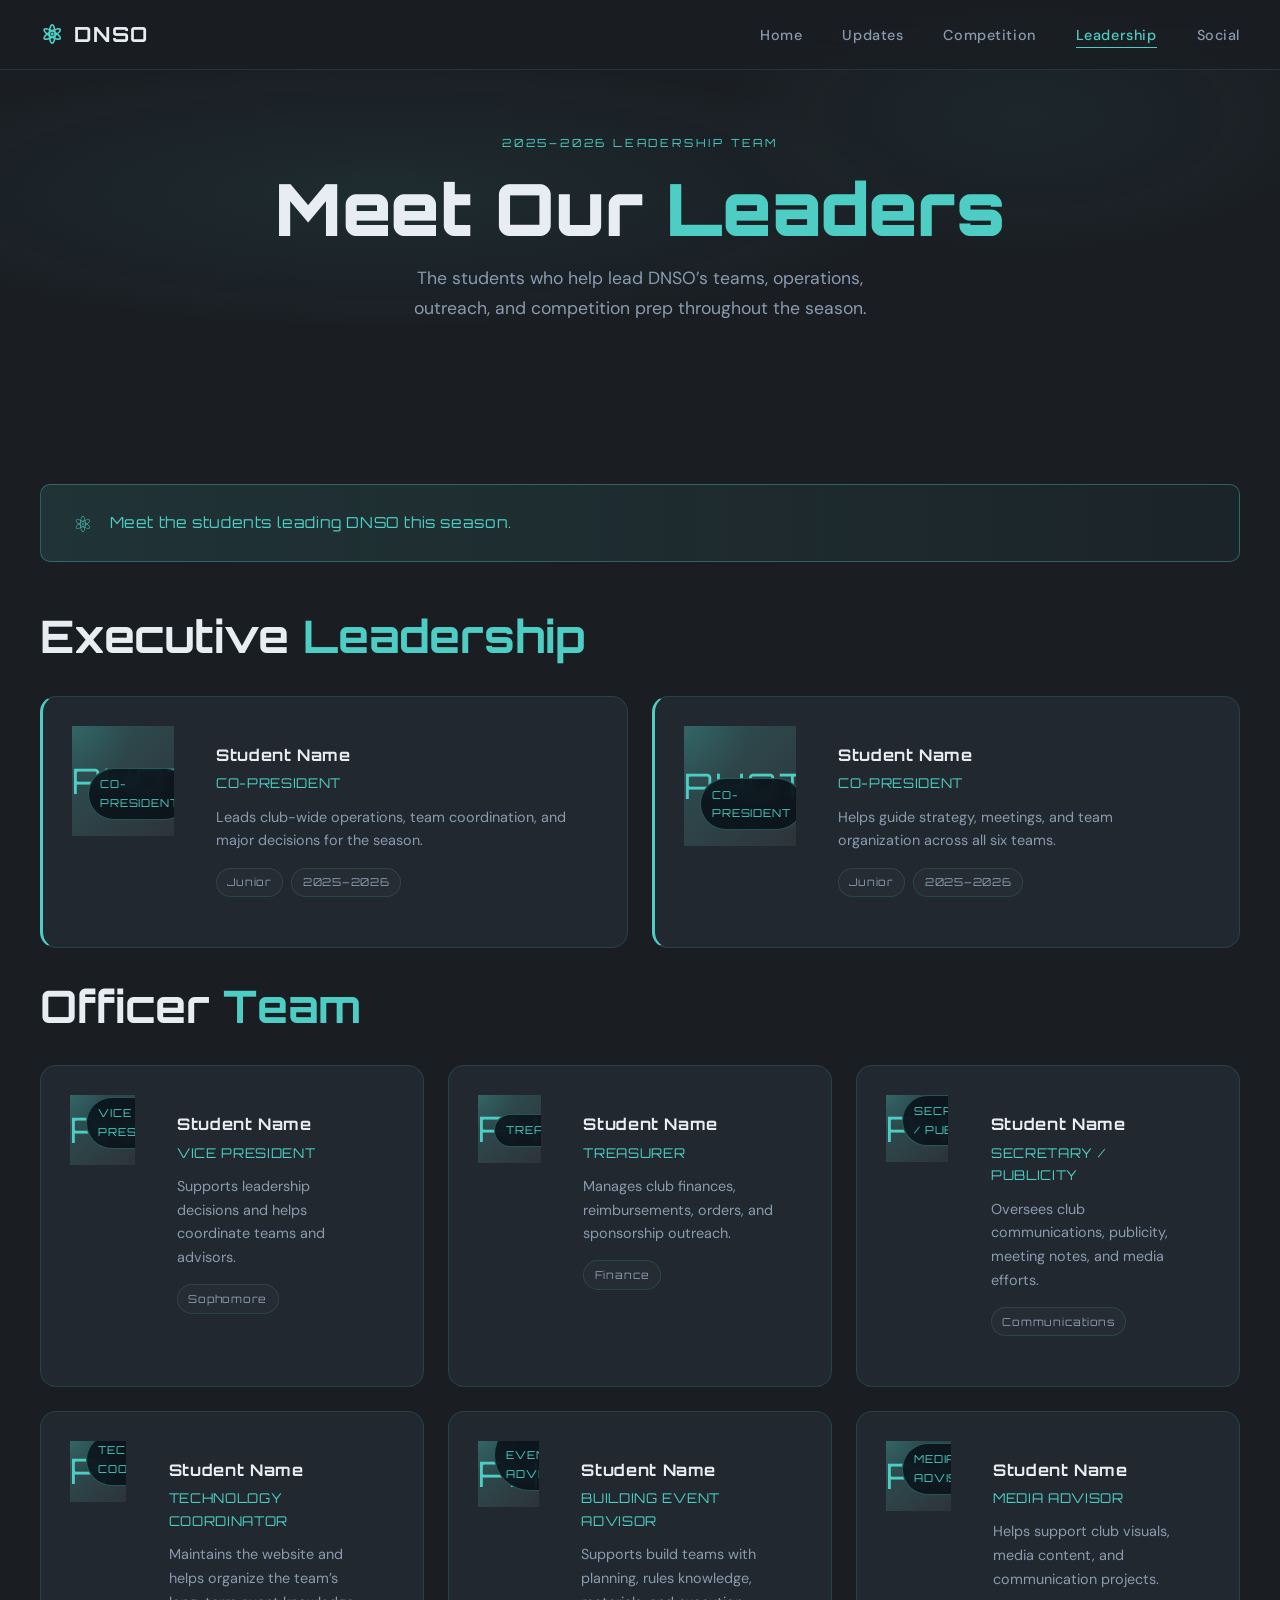
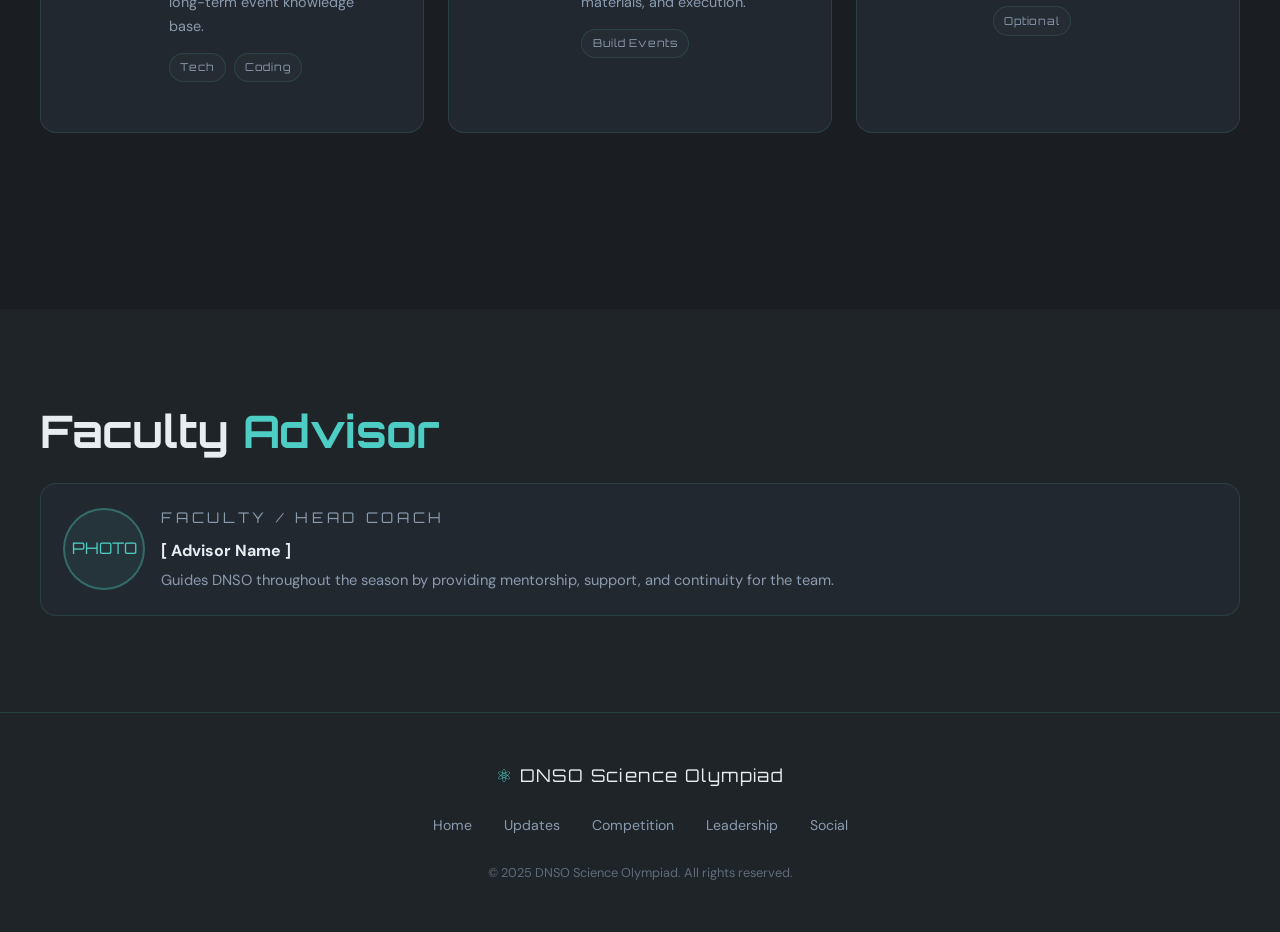
==== index.html @ 61c04703 "Update index.html" ====
<!DOCTYPE html>
<html lang="en">
<head>
  <meta charset="UTF-8" />
  <meta name="viewport" content="width=device-width, initial-scale=1.0" />
  <title>Leadership — DNSO Science Olympiad</title>
  <link rel="preconnect" href="https://fonts.googleapis.com" />
  <link href="https://fonts.googleapis.com/css2?family=Orbitron:wght@400;700;900&family=DM+Sans:wght@300;400;500;700&display=swap" rel="stylesheet" />
  <link rel="stylesheet" href="style.css" />
  <style>
    .open-banner {
      background: linear-gradient(90deg, rgba(78,205,196,0.12), rgba(78,205,196,0.04));
      border: 1px solid rgba(78,205,196,0.35);
      border-radius: 10px;
      padding: 1.2rem 2rem;
      margin-bottom: 3rem;
      display: flex;
      align-items: center;
      gap: 1rem;
      font-size: 0.95rem;
      color: var(--teal);
      font-family: var(--font-display);
      letter-spacing: 0.04em;
    }

    .open-banner span {
      font-size: 1.4rem;
    }

    .leaders-grid {
      display: grid;
      grid-template-columns: repeat(3, minmax(240px, 1fr));
      gap: 1.5rem;
      margin-bottom: 5rem;
    }

    .leader-card {
      background: var(--bg-card);
      border: 1px solid var(--border);
      border-radius: 16px;
      overflow: hidden;
      transition: transform 0.22s ease, border-color 0.22s ease, box-shadow 0.22s ease;
    }

    .leader-card:hover {
      transform: translateY(-4px);
      border-color: var(--teal);
      box-shadow: 0 10px 30px rgba(0,0,0,0.18);
    }

    .leader-photo-wrap {
      position: relative;
      aspect-ratio: 4 / 4.3;
      background: linear-gradient(135deg, rgba(78,205,196,0.15), rgba(255,255,255,0.03));
      overflow: hidden;
    }

    .leader-photo {
      width: 100%;
      height: 100%;
      object-fit: cover;
      display: block;
    }

    .leader-placeholder {
      width: 100%;
      height: 100%;
      display: grid;
      place-items: center;
      color: var(--teal);
      font-family: var(--font-display);
      font-size: 2.2rem;
      letter-spacing: 0.08em;
      background:
        radial-gradient(circle at top left, rgba(78,205,196,0.16), transparent 40%),
        linear-gradient(135deg, rgba(78,205,196,0.12), rgba(255,255,255,0.02));
    }

    .leader-role-badge {
      position: absolute;
      left: 1rem;
      bottom: 1rem;
      background: rgba(10, 16, 24, 0.88);
      border: 1px solid rgba(78,205,196,0.35);
      color: var(--teal);
      padding: 0.4rem 0.7rem;
      border-radius: 999px;
      font-size: 0.68rem;
      font-family: var(--font-display);
      letter-spacing: 0.08em;
      text-transform: uppercase;
      backdrop-filter: blur(6px);
    }

    .leader-info {
      padding: 1.2rem 1.15rem 1.3rem;
    }

    .leader-name {
      margin: 0 0 0.35rem;
      font-family: var(--font-display);
      font-size: 1rem;
      letter-spacing: 0.04em;
      color: var(--text);
      line-height: 1.35;
    }

    .leader-subtitle {
      margin: 0 0 0.65rem;
      color: var(--teal);
      font-size: 0.84rem;
      font-family: var(--font-display);
      letter-spacing: 0.05em;
      text-transform: uppercase;
    }

    .leader-note {
      margin: 0;
      color: var(--text-muted);
      font-size: 0.9rem;
      line-height: 1.65;
    }

    .leader-meta {
      display: flex;
      flex-wrap: wrap;
      gap: 0.5rem;
      margin-top: 0.9rem;
    }

    .meta-pill {
      font-size: 0.68rem;
      font-family: var(--font-display);
      letter-spacing: 0.07em;
      padding: 0.28rem 0.65rem;
      border-radius: 999px;
      border: 1px solid var(--border);
      color: var(--text-muted);
      background: rgba(255,255,255,0.02);
    }

    .featured-row {
      display: grid;
      grid-template-columns: repeat(2, minmax(280px, 1fr));
      gap: 1.5rem;
      margin-bottom: 2rem;
    }

    .leader-card.featured {
      border-left: 3px solid var(--teal);
    }

    .advisor-card-mini {
      background: var(--bg-card);
      border: 1px solid var(--border);
      border-radius: 16px;
      padding: 1.4rem;
      display: flex;
      align-items: center;
      gap: 1rem;
    }

    .advisor-photo {
      width: 82px;
      height: 82px;
      border-radius: 50%;
      object-fit: cover;
      border: 2px solid rgba(78,205,196,0.35);
      flex-shrink: 0;
    }

    .advisor-placeholder {
      width: 82px;
      height: 82px;
      border-radius: 50%;
      display: grid;
      place-items: center;
      border: 2px solid rgba(78,205,196,0.35);
      color: var(--teal);
      font-family: var(--font-display);
      background: rgba(78,205,196,0.08);
      flex-shrink: 0;
    }

    .advisor-text h2 {
      margin: 0 0 0.3rem;
      font-size: 1rem;
    }

    .advisor-text p {
      margin: 0;
      color: var(--text-muted);
      line-height: 1.6;
      font-size: 0.92rem;
    }

    @media (max-width: 980px) {
      .leaders-grid {
        grid-template-columns: repeat(2, minmax(220px, 1fr));
      }

      .featured-row {
        grid-template-columns: 1fr;
      }
    }

    @media (max-width: 640px) {
      .leaders-grid {
        grid-template-columns: 1fr;
      }

      .advisor-card-mini {
        flex-direction: column;
        text-align: center;
      }
    }
  </style>
</head>
<body>

  <nav class="nav">
    <a href="index.html" class="nav-logo">
      <div class="atom-icon">⚛</div>
      <span>DNSO</span>
    </a>
    <button class="hamburger" id="hamburger" aria-label="Menu">&#9776;</button>
    <ul class="nav-links" id="navLinks">
      <li><a href="index.html">Home</a></li>
      <li><a href="updates.html">Updates</a></li>
      <li><a href="competition.html">Competition</a></li>
      <li><a href="leadership.html" class="active">Leadership</a></li>
      <li><a href="social.html">Social</a></li>
    </ul>
  </nav>

  <section class="page-hero">
    <div class="hero-bg"></div>
    <div class="page-hero-content fade-in delay-1">
      <p class="section-tag">2025–2026 Leadership Team</p>
      <h1 class="page-title">Meet Our <span class="teal">Leaders</span></h1>
      <p class="page-sub">The students who help lead DNSO’s teams, operations, outreach, and competition prep throughout the season.</p>
    </div>
  </section>

  <section class="section">
    <div class="section-inner">

      <div class="open-banner fade-in">
        <span>⚛</span>
        Meet the students leading DNSO this season.
      </div>

      <h2 class="section-title" style="margin-bottom:2rem">Executive <span class="teal">Leadership</span></h2>

      <div class="featured-row">
        <div class="leader-card featured fade-in">
          <div class="leader-photo-wrap">
            <!-- Replace with actual image -->
            <!-- <img src="images/co-president-1.jpg" alt="Name" class="leader-photo"> -->
            <div class="leader-placeholder">PHOTO</div>
            <div class="leader-role-badge">Co-President</div>
          </div>
          <div class="leader-info">
            <h3 class="leader-name">Student Name</h3>
            <p class="leader-subtitle">Co-President</p>
            <p class="leader-note">Leads club-wide operations, team coordination, and major decisions for the season.</p>
            <div class="leader-meta">
              <span class="meta-pill">Junior</span>
              <span class="meta-pill">2025–2026</span>
            </div>
          </div>
        </div>

        <div class="leader-card featured fade-in delay-1">
          <div class="leader-photo-wrap">
            <!-- <img src="images/co-president-2.jpg" alt="Name" class="leader-photo"> -->
            <div class="leader-placeholder">PHOTO</div>
            <div class="leader-role-badge">Co-President</div>
          </div>
          <div class="leader-info">
            <h3 class="leader-name">Student Name</h3>
            <p class="leader-subtitle">Co-President</p>
            <p class="leader-note">Helps guide strategy, meetings, and team organization across all six teams.</p>
            <div class="leader-meta">
              <span class="meta-pill">Junior</span>
              <span class="meta-pill">2025–2026</span>
            </div>
          </div>
        </div>
      </div>

      <h2 class="section-title" style="margin-bottom:2rem">Officer <span class="teal">Team</span></h2>

      <div class="leaders-grid">

        <div class="leader-card fade-in">
          <div class="leader-photo-wrap">
            <!-- <img src="images/vice-president.jpg" alt="Vice President" class="leader-photo"> -->
            <div class="leader-placeholder">PHOTO</div>
            <div class="leader-role-badge">Vice President</div>
          </div>
          <div class="leader-info">
            <h3 class="leader-name">Student Name</h3>
            <p class="leader-subtitle">Vice President</p>
            <p class="leader-note">Supports leadership decisions and helps coordinate teams and advisors.</p>
            <div class="leader-meta">
              <span class="meta-pill">Sophomore</span>
            </div>
          </div>
        </div>

        <div class="leader-card fade-in delay-1">
          <div class="leader-photo-wrap">
            <!-- <img src="images/treasurer.jpg" alt="Treasurer" class="leader-photo"> -->
            <div class="leader-placeholder">PHOTO</div>
            <div class="leader-role-badge">Treasurer</div>
          </div>
          <div class="leader-info">
            <h3 class="leader-name">Student Name</h3>
            <p class="leader-subtitle">Treasurer</p>
            <p class="leader-note">Manages club finances, reimbursements, orders, and sponsorship outreach.</p>
            <div class="leader-meta">
              <span class="meta-pill">Finance</span>
            </div>
          </div>
        </div>

        <div class="leader-card fade-in delay-2">
          <div class="leader-photo-wrap">
            <!-- <img src="images/secretary.jpg" alt="Secretary / Publicity" class="leader-photo"> -->
            <div class="leader-placeholder">PHOTO</div>
            <div class="leader-role-badge">Secretary / Publicity</div>
          </div>
          <div class="leader-info">
            <h3 class="leader-name">Student Name</h3>
            <p class="leader-subtitle">Secretary / Publicity</p>
            <p class="leader-note">Oversees club communications, publicity, meeting notes, and media efforts.</p>
            <div class="leader-meta">
              <span class="meta-pill">Communications</span>
            </div>
          </div>
        </div>

        <div class="leader-card fade-in">
          <div class="leader-photo-wrap">
            <!-- <img src="images/tech-coordinator.jpg" alt="Technology Coordinator" class="leader-photo"> -->
            <div class="leader-placeholder">PHOTO</div>
            <div class="leader-role-badge">Technology Coordinator</div>
          </div>
          <div class="leader-info">
            <h3 class="leader-name">Student Name</h3>
            <p class="leader-subtitle">Technology Coordinator</p>
            <p class="leader-note">Maintains the website and helps organize the team’s long-term event knowledge base.</p>
            <div class="leader-meta">
              <span class="meta-pill">Tech</span>
              <span class="meta-pill">Coding</span>
            </div>
          </div>
        </div>

        <div class="leader-card fade-in delay-1">
          <div class="leader-photo-wrap">
            <!-- <img src="images/build-advisor.jpg" alt="Building Event Advisor" class="leader-photo"> -->
            <div class="leader-placeholder">PHOTO</div>
            <div class="leader-role-badge">Building Event Advisor</div>
          </div>
          <div class="leader-info">
            <h3 class="leader-name">Student Name</h3>
            <p class="leader-subtitle">Building Event Advisor</p>
            <p class="leader-note">Supports build teams with planning, rules knowledge, materials, and execution.</p>
            <div class="leader-meta">
              <span class="meta-pill">Build Events</span>
            </div>
          </div>
        </div>

        <div class="leader-card fade-in delay-2">
          <div class="leader-photo-wrap">
            <!-- Optional extra role -->
            <!-- <img src="images/media-advisor.jpg" alt="Media Advisor" class="leader-photo"> -->
            <div class="leader-placeholder">PHOTO</div>
            <div class="leader-role-badge">Media Advisor</div>
          </div>
          <div class="leader-info">
            <h3 class="leader-name">Student Name</h3>
            <p class="leader-subtitle">Media Advisor</p>
            <p class="leader-note">Helps support club visuals, media content, and communication projects.</p>
            <div class="leader-meta">
              <span class="meta-pill">Optional</span>
            </div>
          </div>
        </div>

      </div>
    </div>
  </section>

  <section class="section advisor-section">
    <div class="section-inner">
      <h2 class="section-title" style="margin-bottom:1.5rem">Faculty <span class="teal">Advisor</span></h2>

      <div class="advisor-card-mini fade-in">
        <!-- <img src="images/advisor.jpg" alt="Advisor Name" class="advisor-photo"> -->
        <div class="advisor-placeholder">PHOTO</div>
        <div class="advisor-text">
          <p class="section-tag" style="margin-bottom:0.45rem">Faculty / Head Coach</p>
          <h2>[ Advisor Name ]</h2>
          <p>Guides DNSO throughout the season by providing mentorship, support, and continuity for the team.</p>
        </div>
      </div>
    </div>
  </section>

  <footer class="footer">
    <div class="footer-inner">
      <div class="footer-logo"><span class="teal">⚛</span> DNSO Science Olympiad</div>
      <div class="footer-links">
        <a href="index.html">Home</a>
        <a href="updates.html">Updates</a>
        <a href="competition.html">Competition</a>
        <a href="leadership.html">Leadership</a>
        <a href="social.html">Social</a>
      </div>
      <p class="footer-copy">© 2025 DNSO Science Olympiad. All rights reserved.</p>
    </div>
  </footer>

  <script src="main.js"></script>
</body>
</html>
---- style.css ----
/* ============================================
   DNSO Science Olympiad — Global Stylesheet
   ============================================ */

:root {
  --teal: #4ecdc4;
  --teal-dark: #38b2ac;
  --teal-glow: rgba(78, 205, 196, 0.18);
  --bg: #1a1e23;
  --bg-2: #1f2429;
  --bg-card: #22282f;
  --bg-card-hover: #272e37;
  --border: rgba(78, 205, 196, 0.15);
  --text: #e8edf2;
  --text-muted: #8a9bb0;
  --font-display: 'Orbitron', sans-serif;
  --font-body: 'DM Sans', sans-serif;
  --nav-h: 70px;
}

*, *::before, *::after { box-sizing: border-box; margin: 0; padding: 0; }

html { scroll-behavior: smooth; }

body {
  background: var(--bg);
  color: var(--text);
  font-family: var(--font-body);
  font-size: 1rem;
  line-height: 1.7;
  min-height: 100vh;
  overflow-x: hidden;
}

/* UTILITIES */
.teal { color: var(--teal); }
.body-text { color: var(--text-muted); font-size: 1.05rem; max-width: 560px; line-height: 1.8; }

/* FADE IN ANIMATIONS */
.fade-in { opacity: 0; transform: translateY(24px); animation: fadeUp 0.7s forwards; }
.delay-1 { animation-delay: 0.15s; }
.delay-2 { animation-delay: 0.3s; }
.delay-3 { animation-delay: 0.45s; }
.delay-4 { animation-delay: 0.6s; }

@keyframes fadeUp {
  to { opacity: 1; transform: translateY(0); }
}

/* ============================================
   NAVIGATION
   ============================================ */
.nav {
  position: fixed;
  top: 0; left: 0; right: 0;
  height: var(--nav-h);
  display: flex;
  align-items: center;
  justify-content: space-between;
  padding: 0 2.5rem;
  background: rgba(26, 30, 35, 0.85);
  backdrop-filter: blur(14px);
  border-bottom: 1px solid var(--border);
  z-index: 100;
}

.nav-logo {
  display: flex;
  align-items: center;
  gap: 0.6rem;
  text-decoration: none;
  font-family: var(--font-display);
  font-size: 1.3rem;
  font-weight: 700;
  color: var(--text);
  letter-spacing: 0.08em;
}

.atom-icon {
  font-size: 1.6rem;
  color: var(--teal);
  animation: spin 8s linear infinite;
}

@keyframes spin {
  from { transform: rotate(0deg); }
  to { transform: rotate(360deg); }
}

.nav-links {
  display: flex;
  list-style: none;
  gap: 2.5rem;
  align-items: center;
}

.nav-links a {
  text-decoration: none;
  color: var(--text-muted);
  font-size: 0.9rem;
  font-weight: 500;
  letter-spacing: 0.04em;
  transition: color 0.2s;
  position: relative;
}

.nav-links a::after {
  content: '';
  position: absolute;
  bottom: -4px; left: 0; right: 0;
  height: 1px;
  background: var(--teal);
  transform: scaleX(0);
  transform-origin: left;
  transition: transform 0.2s;
}

.nav-links a:hover,
.nav-links a.active {
  color: var(--teal);
}

.nav-links a:hover::after,
.nav-links a.active::after {
  transform: scaleX(1);
}

.hamburger {
  display: none;
  background: none;
  border: none;
  color: var(--teal);
  font-size: 1.6rem;
  cursor: pointer;
}

/* ============================================
   BUTTONS
   ============================================ */
.btn {
  display: inline-block;
  padding: 0.8rem 2rem;
  border-radius: 4px;
  font-family: var(--font-display);
  font-size: 0.78rem;
  font-weight: 700;
  letter-spacing: 0.1em;
  text-decoration: none;
  transition: all 0.2s;
  cursor: pointer;
}

.btn-primary {
  background: var(--teal);
  color: #0f1318;
}

.btn-primary:hover {
  background: var(--teal-dark);
  box-shadow: 0 0 24px rgba(78, 205, 196, 0.4);
  transform: translateY(-1px);
}

.btn-outline {
  border: 1.5px solid var(--teal);
  color: var(--teal);
  background: transparent;
}

.btn-outline:hover {
  background: var(--teal-glow);
  box-shadow: 0 0 20px rgba(78, 205, 196, 0.2);
  transform: translateY(-1px);
}

/* ============================================
   HERO (HOME)
   ============================================ */
.hero {
  position: relative;
  min-height: 100vh;
  display: flex;
  align-items: center;
  justify-content: center;
  overflow: hidden;
  padding: calc(var(--nav-h) + 2rem) 2.5rem 4rem;
}

.hero-bg {
  position: absolute;
  inset: 0;
  background:
    radial-gradient(ellipse 60% 50% at 30% 50%, rgba(78, 205, 196, 0.08) 0%, transparent 70%),
    radial-gradient(ellipse 40% 60% at 80% 30%, rgba(78, 205, 196, 0.05) 0%, transparent 60%),
    var(--bg);
}

.particles {
  position: absolute;
  inset: 0;
  overflow: hidden;
  pointer-events: none;
}

.particle {
  position: absolute;
  width: 2px;
  height: 2px;
  background: var(--teal);
  border-radius: 50%;
  opacity: 0;
  animation: floatParticle var(--dur, 6s) var(--delay, 0s) infinite ease-in-out;
}

@keyframes floatParticle {
  0%   { opacity: 0; transform: translateY(0) scale(1); }
  20%  { opacity: 0.6; }
  80%  { opacity: 0.4; }
  100% { opacity: 0; transform: translateY(-120px) scale(0.5); }
}

.hero-content {
  position: relative;
  z-index: 2;
  text-align: center;
  max-width: 700px;
}

.hero-eyebrow {
  font-family: var(--font-display);
  font-size: 0.75rem;
  letter-spacing: 0.25em;
  color: var(--teal);
  text-transform: uppercase;
  margin-bottom: 1.2rem;
}

.hero-title {
  font-family: var(--font-display);
  font-size: clamp(5rem, 14vw, 10rem);
  font-weight: 900;
  letter-spacing: 0.05em;
  line-height: 1;
  color: var(--text);
  text-shadow: 0 0 80px rgba(78, 205, 196, 0.2);
  margin-bottom: 1.5rem;
}

.hero-sub {
  font-size: 1.15rem;
  color: var(--text-muted);
  margin-bottom: 2.5rem;
  letter-spacing: 0.02em;
}

.hero-btns {
  display: flex;
  gap: 1rem;
  justify-content: center;
  flex-wrap: wrap;
}

/* ORBIT ANIMATION */
.hero-orbit {
  position: absolute;
  right: 8%;
  top: 50%;
  transform: translateY(-50%);
  width: 340px;
  height: 340px;
  z-index: 1;
}

.orbit-ring {
  position: absolute;
  border: 1px solid rgba(78, 205, 196, 0.25);
  border-radius: 50%;
  top: 50%; left: 50%;
  transform: translate(-50%, -50%);
}

.ring-1 { width: 120px; height: 120px; animation: orbitSpin 6s linear infinite; }
.ring-2 { width: 220px; height: 220px; animation: orbitSpin 10s linear infinite reverse; transform: translate(-50%, -50%) rotate(60deg); }
.ring-3 { width: 320px; height: 320px; animation: orbitSpin 16s linear infinite; transform: translate(-50%, -50%) rotate(120deg); }

.ring-1::after, .ring-2::after, .ring-3::after {
  content: '';
  position: absolute;
  width: 8px; height: 8px;
  background: var(--teal);
  border-radius: 50%;
  top: -4px; left: 50%; transform: translateX(-50%);
  box-shadow: 0 0 10px var(--teal);
}

.orbit-nucleus {
  position: absolute;
  width: 24px; height: 24px;
  background: var(--teal);
  border-radius: 50%;
  top: 50%; left: 50%;
  transform: translate(-50%, -50%);
  box-shadow: 0 0 30px var(--teal), 0 0 60px rgba(78, 205, 196, 0.4);
}

@keyframes orbitSpin {
  from { transform: translate(-50%, -50%) rotate(0deg); }
  to   { transform: translate(-50%, -50%) rotate(360deg); }
}

/* ============================================
   STATS BAR
   ============================================ */
.stats-bar {
  display: flex;
  align-items: center;
  justify-content: center;
  gap: 0;
  padding: 2.5rem 2rem;
  background: var(--bg-2);
  border-top: 1px solid var(--border);
  border-bottom: 1px solid var(--border);
}

.stat {
  display: flex;
  flex-direction: column;
  align-items: center;
  padding: 0 3rem;
}

.stat-num {
  font-family: var(--font-display);
  font-size: 2rem;
  font-weight: 700;
  color: var(--teal);
}

.stat-label {
  font-size: 0.8rem;
  color: var(--text-muted);
  letter-spacing: 0.1em;
  text-transform: uppercase;
}

.stat-divider {
  width: 1px;
  height: 50px;
  background: var(--border);
}

/* ============================================
   SECTIONS
   ============================================ */
.section {
  padding: 6rem 2.5rem;
}

.section-inner {
  max-width: 1200px;
  margin: 0 auto;
}

.section-tag {
  font-family: var(--font-display);
  font-size: 0.7rem;
  letter-spacing: 0.25em;
  color: var(--teal);
  text-transform: uppercase;
  margin-bottom: 1rem;
}

.section-title {
  font-family: var(--font-display);
  font-size: clamp(1.8rem, 4vw, 2.8rem);
  font-weight: 700;
  color: var(--text);
  line-height: 1.2;
  margin-bottom: 1rem;
}

/* ABOUT SECTION */
.about .section-inner {
  display: grid;
  grid-template-columns: 1fr 1fr;
  gap: 5rem;
  align-items: center;
}

.about-cards {
  display: flex;
  flex-direction: column;
  gap: 1.2rem;
}

.about-card {
  background: var(--bg-card);
  border: 1px solid var(--border);
  border-radius: 8px;
  padding: 1.5rem;
  display: flex;
  align-items: flex-start;
  gap: 1rem;
  transition: border-color 0.2s, background 0.2s;
}

.about-card:hover {
  border-color: var(--teal);
  background: var(--bg-card-hover);
}

.card-icon { font-size: 1.8rem; flex-shrink: 0; }

.about-card h3 {
  font-family: var(--font-display);
  font-size: 0.9rem;
  color: var(--teal);
  margin-bottom: 0.3rem;
  letter-spacing: 0.05em;
}

.about-card p { font-size: 0.9rem; color: var(--text-muted); }

/* ============================================
   PAGE HERO (inner pages)
   ============================================ */
.page-hero {
  position: relative;
  padding: calc(var(--nav-h) + 4rem) 2.5rem 4rem;
  text-align: center;
  overflow: hidden;
}

.page-hero-content { position: relative; z-index: 2; }

.page-title {
  font-family: var(--font-display);
  font-size: clamp(2.5rem, 6vw, 4.5rem);
  font-weight: 900;
  color: var(--text);
  margin-bottom: 1rem;
  line-height: 1.1;
}

.page-sub {
  font-size: 1.1rem;
  color: var(--text-muted);
  max-width: 500px;
  margin: 0 auto;
}

/* ============================================
   UPDATES PAGE
   ============================================ */
.updates-grid {
  display: grid;
  grid-template-columns: repeat(3, 1fr);
  gap: 1.5rem;
}

.update-card {
  background: var(--bg-card);
  border: 1px solid var(--border);
  border-radius: 10px;
  padding: 2rem;
  display: flex;
  flex-direction: column;
  gap: 0.7rem;
  transition: border-color 0.2s, transform 0.2s;
  position: relative;
}

.update-card:hover {
  border-color: var(--teal);
  transform: translateY(-3px);
}

.update-card.featured {
  grid-column: span 3;
  border-color: rgba(78, 205, 196, 0.4);
  background: linear-gradient(135deg, var(--bg-card), rgba(78, 205, 196, 0.05));
}

.update-badge {
  font-size: 0.75rem;
  font-family: var(--font-display);
  color: var(--teal);
  letter-spacing: 0.1em;
  margin-bottom: 0.3rem;
}

.update-date {
  font-size: 0.8rem;
  color: var(--text-muted);
  letter-spacing: 0.05em;
}

.update-title {
  font-family: var(--font-display);
  font-size: 1rem;
  color: var(--text);
  line-height: 1.4;
}

.update-card.featured .update-title { font-size: 1.3rem; }

.update-body {
  font-size: 0.92rem;
  color: var(--text-muted);
  flex: 1;
}

.update-tag {
  align-self: flex-start;
  font-size: 0.72rem;
  font-family: var(--font-display);
  letter-spacing: 0.1em;
  padding: 0.25rem 0.75rem;
  border-radius: 20px;
  border: 1px solid var(--border);
  color: var(--teal);
  margin-top: 0.5rem;
}

/* ============================================
   COMPETITION PAGE
   ============================================ */
.overview-cards {
  display: grid;
  grid-template-columns: repeat(3, 1fr);
  gap: 1.5rem;
  margin-bottom: 4rem;
}

.overview-card {
  background: var(--bg-card);
  border: 1px solid var(--border);
  border-radius: 10px;
  padding: 2rem;
  text-align: center;
  transition: border-color 0.2s, transform 0.2s;
}

.overview-card:hover { border-color: var(--teal); transform: translateY(-3px); }
.overview-icon { font-size: 2.5rem; margin-bottom: 1rem; display: block; }

.overview-card h3 {
  font-family: var(--font-display);
  font-size: 1rem;
  color: var(--teal);
  margin-bottom: 0.5rem;
}

.overview-card p { font-size: 0.92rem; color: var(--text-muted); }

/* SCHEDULE TABLE */
.schedule-table-wrap {
  overflow-x: auto;
  border-radius: 10px;
  border: 1px solid var(--border);
  margin-bottom: 4rem;
}

.schedule-table {
  width: 100%;
  border-collapse: collapse;
  font-size: 0.95rem;
}

.schedule-table th {
  font-family: var(--font-display);
  font-size: 0.7rem;
  letter-spacing: 0.12em;
  color: var(--teal);
  text-transform: uppercase;
  background: var(--bg-card);
  padding: 1.1rem 1.5rem;
  text-align: left;
  border-bottom: 1px solid var(--border);
}

.schedule-table td {
  padding: 1rem 1.5rem;
  color: var(--text-muted);
  border-bottom: 1px solid rgba(78, 205, 196, 0.06);
}

.schedule-table tr:last-child td { border-bottom: none; }
.schedule-table tr:hover td { background: var(--bg-card); color: var(--text); }

.badge {
  display: inline-block;
  padding: 0.2rem 0.7rem;
  border-radius: 20px;
  font-size: 0.72rem;
  font-family: var(--font-display);
  letter-spacing: 0.08em;
}

.badge-inv { background: rgba(78, 205, 196, 0.12); color: var(--teal); border: 1px solid rgba(78, 205, 196, 0.3); }
.badge-reg { background: rgba(100, 160, 255, 0.1); color: #6fa3f7; border: 1px solid rgba(100, 160, 255, 0.25); }
.badge-state { background: rgba(255, 200, 80, 0.1); color: #f7c84a; border: 1px solid rgba(255, 200, 80, 0.25); }

.status {
  font-size: 0.78rem;
  font-family: var(--font-display);
  letter-spacing: 0.06em;
}

.status.upcoming { color: var(--teal); }
.status.completed { color: var(--text-muted); text-decoration: line-through; }

/* EVENTS GRID */
.events-section { background: var(--bg-2); }
.events-grid {
  display: grid;
  grid-template-columns: repeat(4, 1fr);
  gap: 1.5rem;
}

.events-category {
  background: var(--bg-card);
  border: 1px solid var(--border);
  border-radius: 10px;
  padding: 1.8rem;
  transition: border-color 0.2s;
}

.events-category:hover { border-color: var(--teal); }

.cat-title {
  font-family: var(--font-display);
  font-size: 0.85rem;
  color: var(--text);
  margin-bottom: 1rem;
  letter-spacing: 0.05em;
}

.event-list {
  list-style: none;
  display: flex;
  flex-direction: column;
  gap: 0.5rem;
}

.event-list li {
  font-size: 0.88rem;
  color: var(--text-muted);
  padding-left: 1rem;
  position: relative;
}

.event-list li::before {
  content: '—';
  position: absolute;
  left: 0;
  color: var(--teal);
  opacity: 0.5;
}

/* ============================================
   LEADERSHIP PAGE
   ============================================ */
.leadership-grid.officers {
  display: grid;
  grid-template-columns: repeat(2, 1fr);
  gap: 1.5rem;
  margin-bottom: 5rem;
}

.leader-card {
  display: flex;
  gap: 1.5rem;
  align-items: flex-start;
  background: var(--bg-card);
  border: 1px solid var(--border);
  border-radius: 10px;
  padding: 1.8rem;
  transition: border-color 0.2s, transform 0.2s;
}

.leader-card:hover { border-color: var(--teal); transform: translateY(-2px); }

.leader-avatar {
  flex-shrink: 0;
  width: 64px;
  height: 64px;
  border-radius: 50%;
  border: 2px solid var(--teal);
  display: flex;
  align-items: center;
  justify-content: center;
  background: var(--bg-2);
  font-size: 1.8rem;
}

.leader-name {
  font-family: var(--font-display);
  font-size: 1rem;
  color: var(--text);
  margin-bottom: 0.2rem;
}

.leader-role {
  font-size: 0.8rem;
  font-family: var(--font-display);
  letter-spacing: 0.08em;
  margin-bottom: 0.5rem;
}

.leader-bio { font-size: 0.88rem; color: var(--text-muted); }

/* CAPTAINS */
.captains-grid {
  display: grid;
  grid-template-columns: repeat(4, 1fr);
  gap: 1.2rem;
  margin-bottom: 5rem;
}

.captain-card {
  background: var(--bg-card);
  border: 1px solid var(--border);
  border-radius: 10px;
  padding: 1.8rem 1.5rem;
  text-align: center;
  transition: border-color 0.2s, transform 0.2s;
}

.captain-card:hover { border-color: var(--teal); transform: translateY(-2px); }

.captain-icon { font-size: 2rem; margin-bottom: 0.8rem; display: block; }
.captain-category { font-size: 0.72rem; font-family: var(--font-display); letter-spacing: 0.1em; margin-bottom: 0.3rem; }
.captain-name { font-family: var(--font-display); font-size: 0.9rem; color: var(--text); margin-bottom: 0.5rem; }
.captain-events { font-size: 0.8rem; color: var(--text-muted); }

/* ADVISOR */
.advisor-section { background: var(--bg-2); }
.advisor-card {
  display: flex;
  align-items: center;
  gap: 2.5rem;
  background: var(--bg-card);
  border: 1px solid var(--border);
  border-radius: 12px;
  padding: 3rem;
}

.advisor-icon { font-size: 4rem; flex-shrink: 0; }
.advisor-name {
  font-family: var(--font-display);
  font-size: 1.6rem;
  color: var(--text);
  margin-bottom: 0.8rem;
}

/* ============================================
   SOCIAL PAGE
   ============================================ */
.social-cards {
  display: grid;
  grid-template-columns: 1fr 1fr;
  gap: 2rem;
  max-width: 800px;
  margin: 0 auto 3rem;
}

.social-card {
  position: relative;
  border-radius: 16px;
  overflow: hidden;
  border: 1px solid var(--border);
  text-decoration: none;
  display: block;
  transition: transform 0.25s, border-color 0.25s;
  padding: 3rem 2.5rem;
}

.social-card:hover {
  transform: translateY(-5px);
  border-color: var(--teal);
}

.social-card-bg {
  position: absolute;
  inset: 0;
  background: var(--bg-card);
  z-index: 0;
  transition: opacity 0.3s;
}

.social-card.instagram .social-card-bg {
  background: linear-gradient(135deg, #1f2429, #1a1e23);
}

.social-card.discord .social-card-bg {
  background: linear-gradient(135deg, #1f2429, #1a1e23);
}

.social-card:hover .social-card-bg {
  opacity: 0.6;
}

.social-card-content {
  position: relative;
  z-index: 1;
  display: flex;
  flex-direction: column;
  align-items: center;
  text-align: center;
  gap: 0.7rem;
}

.social-logo {
  color: var(--teal);
  margin-bottom: 0.5rem;
}

.social-card.instagram .social-logo { color: #e1306c; }
.social-card.discord .social-logo { color: #7289da; }

.social-name {
  font-family: var(--font-display);
  font-size: 1.4rem;
  color: var(--text);
}

.social-handle {
  font-family: var(--font-display);
  font-size: 0.8rem;
  color: var(--teal);
  letter-spacing: 0.08em;
}

.social-desc { font-size: 0.9rem; color: var(--text-muted); }

.social-btn {
  display: inline-block;
  margin-top: 0.8rem;
  font-family: var(--font-display);
  font-size: 0.75rem;
  letter-spacing: 0.12em;
  color: var(--teal);
  border: 1px solid var(--teal);
  padding: 0.5rem 1.4rem;
  border-radius: 4px;
  transition: background 0.2s;
}

.social-card:hover .social-btn { background: var(--teal-glow); }

.placeholder-notice {
  display: flex;
  align-items: center;
  gap: 1rem;
  max-width: 800px;
  margin: 0 auto;
  background: rgba(78, 205, 196, 0.07);
  border: 1px solid var(--border);
  border-radius: 8px;
  padding: 1.2rem 1.8rem;
  font-size: 0.9rem;
  color: var(--text-muted);
}

.notice-icon { font-size: 1.2rem; flex-shrink: 0; }

/* CONTACT */
.contact-section { background: var(--bg-2); }
.contact-box {
  background: var(--bg-card);
  border: 1px solid var(--border);
  border-radius: 12px;
  padding: 3.5rem;
  text-align: center;
  max-width: 600px;
  margin: 0 auto;
}

.contact-box .section-title { margin-bottom: 0.5rem; }

/* ============================================
   FOOTER
   ============================================ */
.footer {
  background: var(--bg-2);
  border-top: 1px solid var(--border);
  padding: 3rem 2.5rem;
}

.footer-inner {
  max-width: 1200px;
  margin: 0 auto;
  display: flex;
  flex-direction: column;
  align-items: center;
  gap: 1.5rem;
  text-align: center;
}

.footer-logo {
  font-family: var(--font-display);
  font-size: 1.1rem;
  color: var(--text);
  letter-spacing: 0.08em;
}

.footer-links {
  display: flex;
  gap: 2rem;
  flex-wrap: wrap;
  justify-content: center;
}

.footer-links a {
  text-decoration: none;
  color: var(--text-muted);
  font-size: 0.88rem;
  transition: color 0.2s;
}

.footer-links a:hover { color: var(--teal); }

.footer-copy {
  font-size: 0.8rem;
  color: var(--text-muted);
  opacity: 0.6;
}

/* ============================================
   RESPONSIVE
   ============================================ */
@media (max-width: 1024px) {
  .events-grid { grid-template-columns: repeat(2, 1fr); }
  .captains-grid { grid-template-columns: repeat(2, 1fr); }
  .hero-orbit { display: none; }
}

@media (max-width: 768px) {
  .nav-links {
    display: none;
    flex-direction: column;
    position: fixed;
    top: var(--nav-h); left: 0; right: 0;
    background: var(--bg-2);
    border-bottom: 1px solid var(--border);
    padding: 1.5rem 2rem;
    gap: 1.2rem;
  }

  .nav-links.open { display: flex; }
  .hamburger { display: block; }

  .about .section-inner { grid-template-columns: 1fr; gap: 2.5rem; }
  .updates-grid { grid-template-columns: 1fr; }
  .update-card.featured { grid-column: span 1; }
  .overview-cards { grid-template-columns: 1fr; }
  .events-grid { grid-template-columns: 1fr 1fr; }
  .captains-grid { grid-template-columns: 1fr 1fr; }
  .leadership-grid.officers { grid-template-columns: 1fr; }
  .social-cards { grid-template-columns: 1fr; }
  .advisor-card { flex-direction: column; text-align: center; }
  .stats-bar { flex-wrap: wrap; gap: 1.5rem; }
  .stat-divider { display: none; }
}

@media (max-width: 480px) {
  .events-grid { grid-template-columns: 1fr; }
  .captains-grid { grid-template-columns: 1fr; }
  .hero-title { font-size: 5rem; }
  .nav { padding: 0 1.2rem; }
  .section { padding: 4rem 1.2rem; }
}
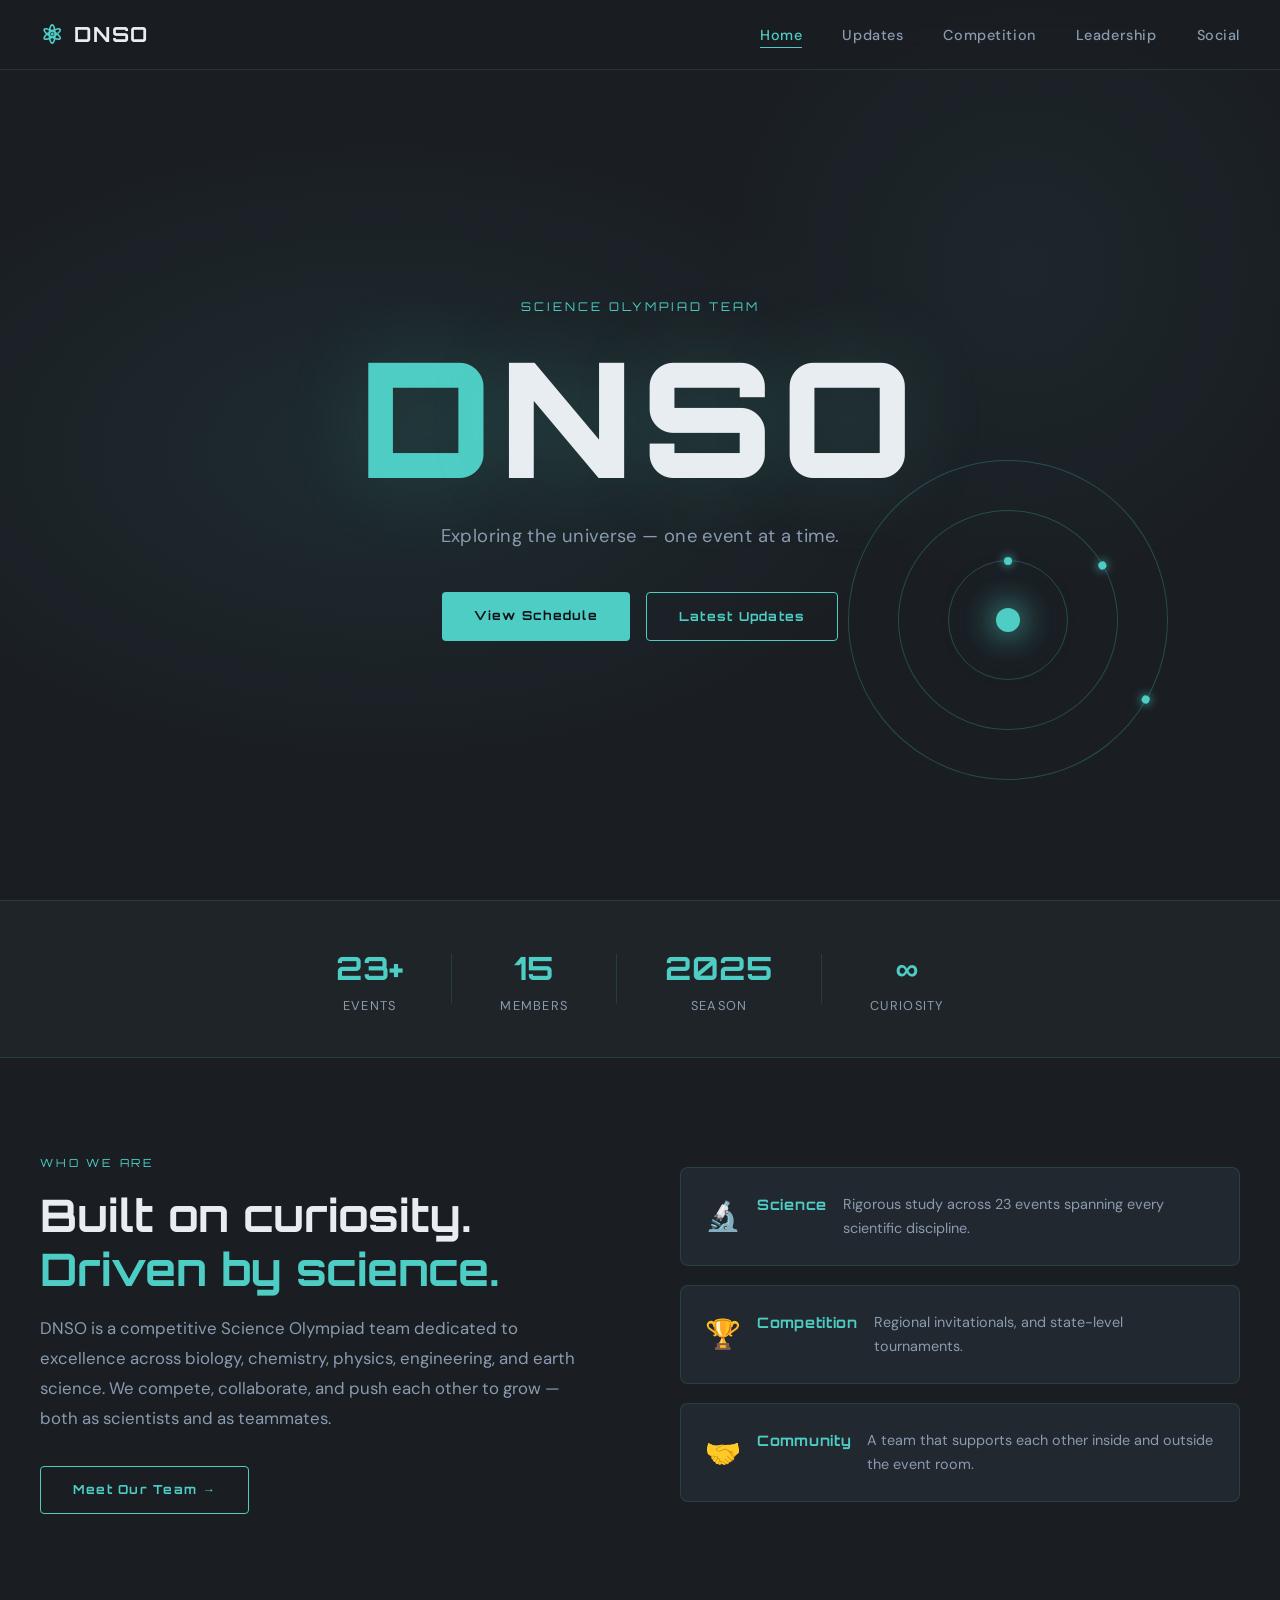
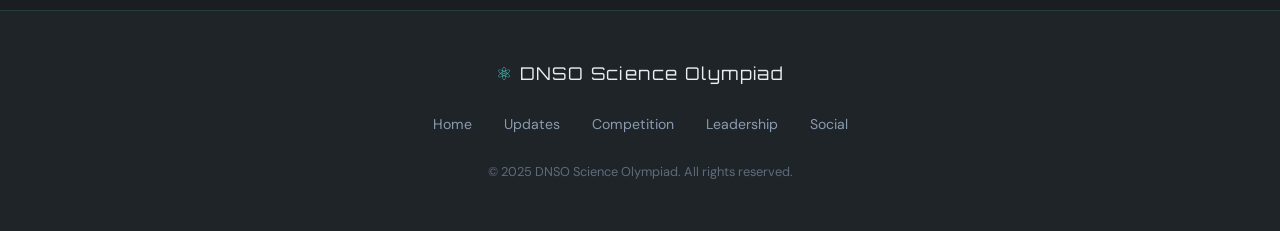
==== commit 5c5d3475: "Update index.html" ====
--- a/index.html
+++ b/index.html
@@ -3,221 +3,14 @@
 <head>
   <meta charset="UTF-8" />
   <meta name="viewport" content="width=device-width, initial-scale=1.0" />
-  <title>Leadership — DNSO Science Olympiad</title>
+  <title>DNSO — Science Olympiad</title>
   <link rel="preconnect" href="https://fonts.googleapis.com" />
-  <link href="https://fonts.googleapis.com/css2?family=Orbitron:wght@400;700;900&family=DM+Sans:wght@300;400;500;700&display=swap" rel="stylesheet" />
+  <link href="https://fonts.googleapis.com/css2?family=Orbitron:wght@400;700;900&family=DM+Sans:wght@300;400;500&display=swap" rel="stylesheet" />
   <link rel="stylesheet" href="style.css" />
-  <style>
-    .open-banner {
-      background: linear-gradient(90deg, rgba(78,205,196,0.12), rgba(78,205,196,0.04));
-      border: 1px solid rgba(78,205,196,0.35);
-      border-radius: 10px;
-      padding: 1.2rem 2rem;
-      margin-bottom: 3rem;
-      display: flex;
-      align-items: center;
-      gap: 1rem;
-      font-size: 0.95rem;
-      color: var(--teal);
-      font-family: var(--font-display);
-      letter-spacing: 0.04em;
-    }
-
-    .open-banner span {
-      font-size: 1.4rem;
-    }
-
-    .leaders-grid {
-      display: grid;
-      grid-template-columns: repeat(3, minmax(240px, 1fr));
-      gap: 1.5rem;
-      margin-bottom: 5rem;
-    }
-
-    .leader-card {
-      background: var(--bg-card);
-      border: 1px solid var(--border);
-      border-radius: 16px;
-      overflow: hidden;
-      transition: transform 0.22s ease, border-color 0.22s ease, box-shadow 0.22s ease;
-    }
-
-    .leader-card:hover {
-      transform: translateY(-4px);
-      border-color: var(--teal);
-      box-shadow: 0 10px 30px rgba(0,0,0,0.18);
-    }
-
-    .leader-photo-wrap {
-      position: relative;
-      aspect-ratio: 4 / 4.3;
-      background: linear-gradient(135deg, rgba(78,205,196,0.15), rgba(255,255,255,0.03));
-      overflow: hidden;
-    }
-
-    .leader-photo {
-      width: 100%;
-      height: 100%;
-      object-fit: cover;
-      display: block;
-    }
-
-    .leader-placeholder {
-      width: 100%;
-      height: 100%;
-      display: grid;
-      place-items: center;
-      color: var(--teal);
-      font-family: var(--font-display);
-      font-size: 2.2rem;
-      letter-spacing: 0.08em;
-      background:
-        radial-gradient(circle at top left, rgba(78,205,196,0.16), transparent 40%),
-        linear-gradient(135deg, rgba(78,205,196,0.12), rgba(255,255,255,0.02));
-    }
-
-    .leader-role-badge {
-      position: absolute;
-      left: 1rem;
-      bottom: 1rem;
-      background: rgba(10, 16, 24, 0.88);
-      border: 1px solid rgba(78,205,196,0.35);
-      color: var(--teal);
-      padding: 0.4rem 0.7rem;
-      border-radius: 999px;
-      font-size: 0.68rem;
-      font-family: var(--font-display);
-      letter-spacing: 0.08em;
-      text-transform: uppercase;
-      backdrop-filter: blur(6px);
-    }
-
-    .leader-info {
-      padding: 1.2rem 1.15rem 1.3rem;
-    }
-
-    .leader-name {
-      margin: 0 0 0.35rem;
-      font-family: var(--font-display);
-      font-size: 1rem;
-      letter-spacing: 0.04em;
-      color: var(--text);
-      line-height: 1.35;
-    }
-
-    .leader-subtitle {
-      margin: 0 0 0.65rem;
-      color: var(--teal);
-      font-size: 0.84rem;
-      font-family: var(--font-display);
-      letter-spacing: 0.05em;
-      text-transform: uppercase;
-    }
-
-    .leader-note {
-      margin: 0;
-      color: var(--text-muted);
-      font-size: 0.9rem;
-      line-height: 1.65;
-    }
-
-    .leader-meta {
-      display: flex;
-      flex-wrap: wrap;
-      gap: 0.5rem;
-      margin-top: 0.9rem;
-    }
-
-    .meta-pill {
-      font-size: 0.68rem;
-      font-family: var(--font-display);
-      letter-spacing: 0.07em;
-      padding: 0.28rem 0.65rem;
-      border-radius: 999px;
-      border: 1px solid var(--border);
-      color: var(--text-muted);
-      background: rgba(255,255,255,0.02);
-    }
-
-    .featured-row {
-      display: grid;
-      grid-template-columns: repeat(2, minmax(280px, 1fr));
-      gap: 1.5rem;
-      margin-bottom: 2rem;
-    }
-
-    .leader-card.featured {
-      border-left: 3px solid var(--teal);
-    }
-
-    .advisor-card-mini {
-      background: var(--bg-card);
-      border: 1px solid var(--border);
-      border-radius: 16px;
-      padding: 1.4rem;
-      display: flex;
-      align-items: center;
-      gap: 1rem;
-    }
-
-    .advisor-photo {
-      width: 82px;
-      height: 82px;
-      border-radius: 50%;
-      object-fit: cover;
-      border: 2px solid rgba(78,205,196,0.35);
-      flex-shrink: 0;
-    }
-
-    .advisor-placeholder {
-      width: 82px;
-      height: 82px;
-      border-radius: 50%;
-      display: grid;
-      place-items: center;
-      border: 2px solid rgba(78,205,196,0.35);
-      color: var(--teal);
-      font-family: var(--font-display);
-      background: rgba(78,205,196,0.08);
-      flex-shrink: 0;
-    }
-
-    .advisor-text h2 {
-      margin: 0 0 0.3rem;
-      font-size: 1rem;
-    }
-
-    .advisor-text p {
-      margin: 0;
-      color: var(--text-muted);
-      line-height: 1.6;
-      font-size: 0.92rem;
-    }
-
-    @media (max-width: 980px) {
-      .leaders-grid {
-        grid-template-columns: repeat(2, minmax(220px, 1fr));
-      }
-
-      .featured-row {
-        grid-template-columns: 1fr;
-      }
-    }
-
-    @media (max-width: 640px) {
-      .leaders-grid {
-        grid-template-columns: 1fr;
-      }
-
-      .advisor-card-mini {
-        flex-direction: column;
-        text-align: center;
-      }
-    }
-  </style>
 </head>
 <body>
 
+  <!-- NAV -->
   <nav class="nav">
     <a href="index.html" class="nav-logo">
       <div class="atom-icon">⚛</div>
@@ -225,195 +18,83 @@
     </a>
     <button class="hamburger" id="hamburger" aria-label="Menu">&#9776;</button>
     <ul class="nav-links" id="navLinks">
-      <li><a href="index.html">Home</a></li>
+      <li><a href="index.html" class="active">Home</a></li>
       <li><a href="updates.html">Updates</a></li>
       <li><a href="competition.html">Competition</a></li>
-      <li><a href="leadership.html" class="active">Leadership</a></li>
+      <li><a href="leadership.html">Leadership</a></li>
       <li><a href="social.html">Social</a></li>
     </ul>
   </nav>
 
-  <section class="page-hero">
+  <!-- HERO -->
+  <section class="hero">
     <div class="hero-bg"></div>
-    <div class="page-hero-content fade-in delay-1">
-      <p class="section-tag">2025–2026 Leadership Team</p>
-      <h1 class="page-title">Meet Our <span class="teal">Leaders</span></h1>
-      <p class="page-sub">The students who help lead DNSO’s teams, operations, outreach, and competition prep throughout the season.</p>
+    <div class="particles" id="particles"></div>
+    <div class="hero-content">
+      <p class="hero-eyebrow fade-in delay-1">Science Olympiad Team</p>
+      <h1 class="hero-title fade-in delay-2">
+        <span class="teal">D</span>NSO
+      </h1>
+      <p class="hero-sub fade-in delay-3">Exploring the universe — one event at a time.</p>
+      <div class="hero-btns fade-in delay-4">
+        <a href="competition.html" class="btn btn-primary">View Schedule</a>
+        <a href="updates.html" class="btn btn-outline">Latest Updates</a>
+      </div>
+    </div>
+    <div class="hero-orbit fade-in delay-2">
+      <div class="orbit-ring ring-1"></div>
+      <div class="orbit-ring ring-2"></div>
+      <div class="orbit-ring ring-3"></div>
+      <div class="orbit-nucleus"></div>
     </div>
   </section>
 
-  <section class="section">
-    <div class="section-inner">
-
-      <div class="open-banner fade-in">
-        <span>⚛</span>
-        Meet the students leading DNSO this season.
-      </div>
-
-      <h2 class="section-title" style="margin-bottom:2rem">Executive <span class="teal">Leadership</span></h2>
-
-      <div class="featured-row">
-        <div class="leader-card featured fade-in">
-          <div class="leader-photo-wrap">
-            <!-- Replace with actual image -->
-            <!-- <img src="images/co-president-1.jpg" alt="Name" class="leader-photo"> -->
-            <div class="leader-placeholder">PHOTO</div>
-            <div class="leader-role-badge">Co-President</div>
-          </div>
-          <div class="leader-info">
-            <h3 class="leader-name">Student Name</h3>
-            <p class="leader-subtitle">Co-President</p>
-            <p class="leader-note">Leads club-wide operations, team coordination, and major decisions for the season.</p>
-            <div class="leader-meta">
-              <span class="meta-pill">Junior</span>
-              <span class="meta-pill">2025–2026</span>
-            </div>
-          </div>
-        </div>
-
-        <div class="leader-card featured fade-in delay-1">
-          <div class="leader-photo-wrap">
-            <!-- <img src="images/co-president-2.jpg" alt="Name" class="leader-photo"> -->
-            <div class="leader-placeholder">PHOTO</div>
-            <div class="leader-role-badge">Co-President</div>
-          </div>
-          <div class="leader-info">
-            <h3 class="leader-name">Student Name</h3>
-            <p class="leader-subtitle">Co-President</p>
-            <p class="leader-note">Helps guide strategy, meetings, and team organization across all six teams.</p>
-            <div class="leader-meta">
-              <span class="meta-pill">Junior</span>
-              <span class="meta-pill">2025–2026</span>
-            </div>
-          </div>
-        </div>
-      </div>
-
-      <h2 class="section-title" style="margin-bottom:2rem">Officer <span class="teal">Team</span></h2>
-
-      <div class="leaders-grid">
-
-        <div class="leader-card fade-in">
-          <div class="leader-photo-wrap">
-            <!-- <img src="images/vice-president.jpg" alt="Vice President" class="leader-photo"> -->
-            <div class="leader-placeholder">PHOTO</div>
-            <div class="leader-role-badge">Vice President</div>
-          </div>
-          <div class="leader-info">
-            <h3 class="leader-name">Student Name</h3>
-            <p class="leader-subtitle">Vice President</p>
-            <p class="leader-note">Supports leadership decisions and helps coordinate teams and advisors.</p>
-            <div class="leader-meta">
-              <span class="meta-pill">Sophomore</span>
-            </div>
-          </div>
-        </div>
-
-        <div class="leader-card fade-in delay-1">
-          <div class="leader-photo-wrap">
-            <!-- <img src="images/treasurer.jpg" alt="Treasurer" class="leader-photo"> -->
-            <div class="leader-placeholder">PHOTO</div>
-            <div class="leader-role-badge">Treasurer</div>
-          </div>
-          <div class="leader-info">
-            <h3 class="leader-name">Student Name</h3>
-            <p class="leader-subtitle">Treasurer</p>
-            <p class="leader-note">Manages club finances, reimbursements, orders, and sponsorship outreach.</p>
-            <div class="leader-meta">
-              <span class="meta-pill">Finance</span>
-            </div>
-          </div>
-        </div>
-
-        <div class="leader-card fade-in delay-2">
-          <div class="leader-photo-wrap">
-            <!-- <img src="images/secretary.jpg" alt="Secretary / Publicity" class="leader-photo"> -->
-            <div class="leader-placeholder">PHOTO</div>
-            <div class="leader-role-badge">Secretary / Publicity</div>
-          </div>
-          <div class="leader-info">
-            <h3 class="leader-name">Student Name</h3>
-            <p class="leader-subtitle">Secretary / Publicity</p>
-            <p class="leader-note">Oversees club communications, publicity, meeting notes, and media efforts.</p>
-            <div class="leader-meta">
-              <span class="meta-pill">Communications</span>
-            </div>
-          </div>
-        </div>
-
-        <div class="leader-card fade-in">
-          <div class="leader-photo-wrap">
-            <!-- <img src="images/tech-coordinator.jpg" alt="Technology Coordinator" class="leader-photo"> -->
-            <div class="leader-placeholder">PHOTO</div>
-            <div class="leader-role-badge">Technology Coordinator</div>
-          </div>
-          <div class="leader-info">
-            <h3 class="leader-name">Student Name</h3>
-            <p class="leader-subtitle">Technology Coordinator</p>
-            <p class="leader-note">Maintains the website and helps organize the team’s long-term event knowledge base.</p>
-            <div class="leader-meta">
-              <span class="meta-pill">Tech</span>
-              <span class="meta-pill">Coding</span>
-            </div>
-          </div>
-        </div>
-
-        <div class="leader-card fade-in delay-1">
-          <div class="leader-photo-wrap">
-            <!-- <img src="images/build-advisor.jpg" alt="Building Event Advisor" class="leader-photo"> -->
-            <div class="leader-placeholder">PHOTO</div>
-            <div class="leader-role-badge">Building Event Advisor</div>
-          </div>
-          <div class="leader-info">
-            <h3 class="leader-name">Student Name</h3>
-            <p class="leader-subtitle">Building Event Advisor</p>
-            <p class="leader-note">Supports build teams with planning, rules knowledge, materials, and execution.</p>
-            <div class="leader-meta">
-              <span class="meta-pill">Build Events</span>
-            </div>
-          </div>
-        </div>
-
-        <div class="leader-card fade-in delay-2">
-          <div class="leader-photo-wrap">
-            <!-- Optional extra role -->
-            <!-- <img src="images/media-advisor.jpg" alt="Media Advisor" class="leader-photo"> -->
-            <div class="leader-placeholder">PHOTO</div>
-            <div class="leader-role-badge">Media Advisor</div>
-          </div>
-          <div class="leader-info">
-            <h3 class="leader-name">Student Name</h3>
-            <p class="leader-subtitle">Media Advisor</p>
-            <p class="leader-note">Helps support club visuals, media content, and communication projects.</p>
-            <div class="leader-meta">
-              <span class="meta-pill">Optional</span>
-            </div>
-          </div>
-        </div>
-
-      </div>
-    </div>
+  <!-- STATS -->
+  <section class="stats-bar">
+    <div class="stat"><span class="stat-num">23+</span><span class="stat-label">Events</span></div>
+    <div class="stat-divider"></div>
+    <div class="stat"><span class="stat-num">15</span><span class="stat-label">Members</span></div>
+    <div class="stat-divider"></div>
+    <div class="stat"><span class="stat-num">2025</span><span class="stat-label">Season</span></div>
+    <div class="stat-divider"></div>
+    <div class="stat"><span class="stat-num">∞</span><span class="stat-label">Curiosity</span></div>
   </section>
 
-  <section class="section advisor-section">
+  <!-- ABOUT -->
+  <section class="section about">
     <div class="section-inner">
-      <h2 class="section-title" style="margin-bottom:1.5rem">Faculty <span class="teal">Advisor</span></h2>
-
-      <div class="advisor-card-mini fade-in">
-        <!-- <img src="images/advisor.jpg" alt="Advisor Name" class="advisor-photo"> -->
-        <div class="advisor-placeholder">PHOTO</div>
-        <div class="advisor-text">
-          <p class="section-tag" style="margin-bottom:0.45rem">Faculty / Head Coach</p>
-          <h2>[ Advisor Name ]</h2>
-          <p>Guides DNSO throughout the season by providing mentorship, support, and continuity for the team.</p>
+      <div class="about-text">
+        <p class="section-tag">Who We Are</p>
+        <h2 class="section-title">Built on curiosity.<br /><span class="teal">Driven by science.</span></h2>
+        <p class="body-text">DNSO is a competitive Science Olympiad team dedicated to excellence across biology, chemistry, physics, engineering, and earth science. We compete, collaborate, and push each other to grow — both as scientists and as teammates.</p>
+        <a href="leadership.html" class="btn btn-outline" style="margin-top:2rem">Meet Our Team →</a>
+      </div>
+      <div class="about-cards">
+        <div class="about-card">
+          <div class="card-icon">🔬</div>
+          <h3>Science</h3>
+          <p>Rigorous study across 23 events spanning every scientific discipline.</p>
+        </div>
+        <div class="about-card">
+          <div class="card-icon">🏆</div>
+          <h3>Competition</h3>
+          <p>Regional invitationals, and state-level tournaments.</p>
+        </div>
+        <div class="about-card">
+          <div class="card-icon">🤝</div>
+          <h3>Community</h3>
+          <p>A team that supports each other inside and outside the event room.</p>
         </div>
       </div>
     </div>
   </section>
 
+  <!-- FOOTER -->
   <footer class="footer">
     <div class="footer-inner">
-      <div class="footer-logo"><span class="teal">⚛</span> DNSO Science Olympiad</div>
+      <div class="footer-logo">
+        <span class="teal">⚛</span> DNSO Science Olympiad
+      </div>
       <div class="footer-links">
         <a href="index.html">Home</a>
         <a href="updates.html">Updates</a>
